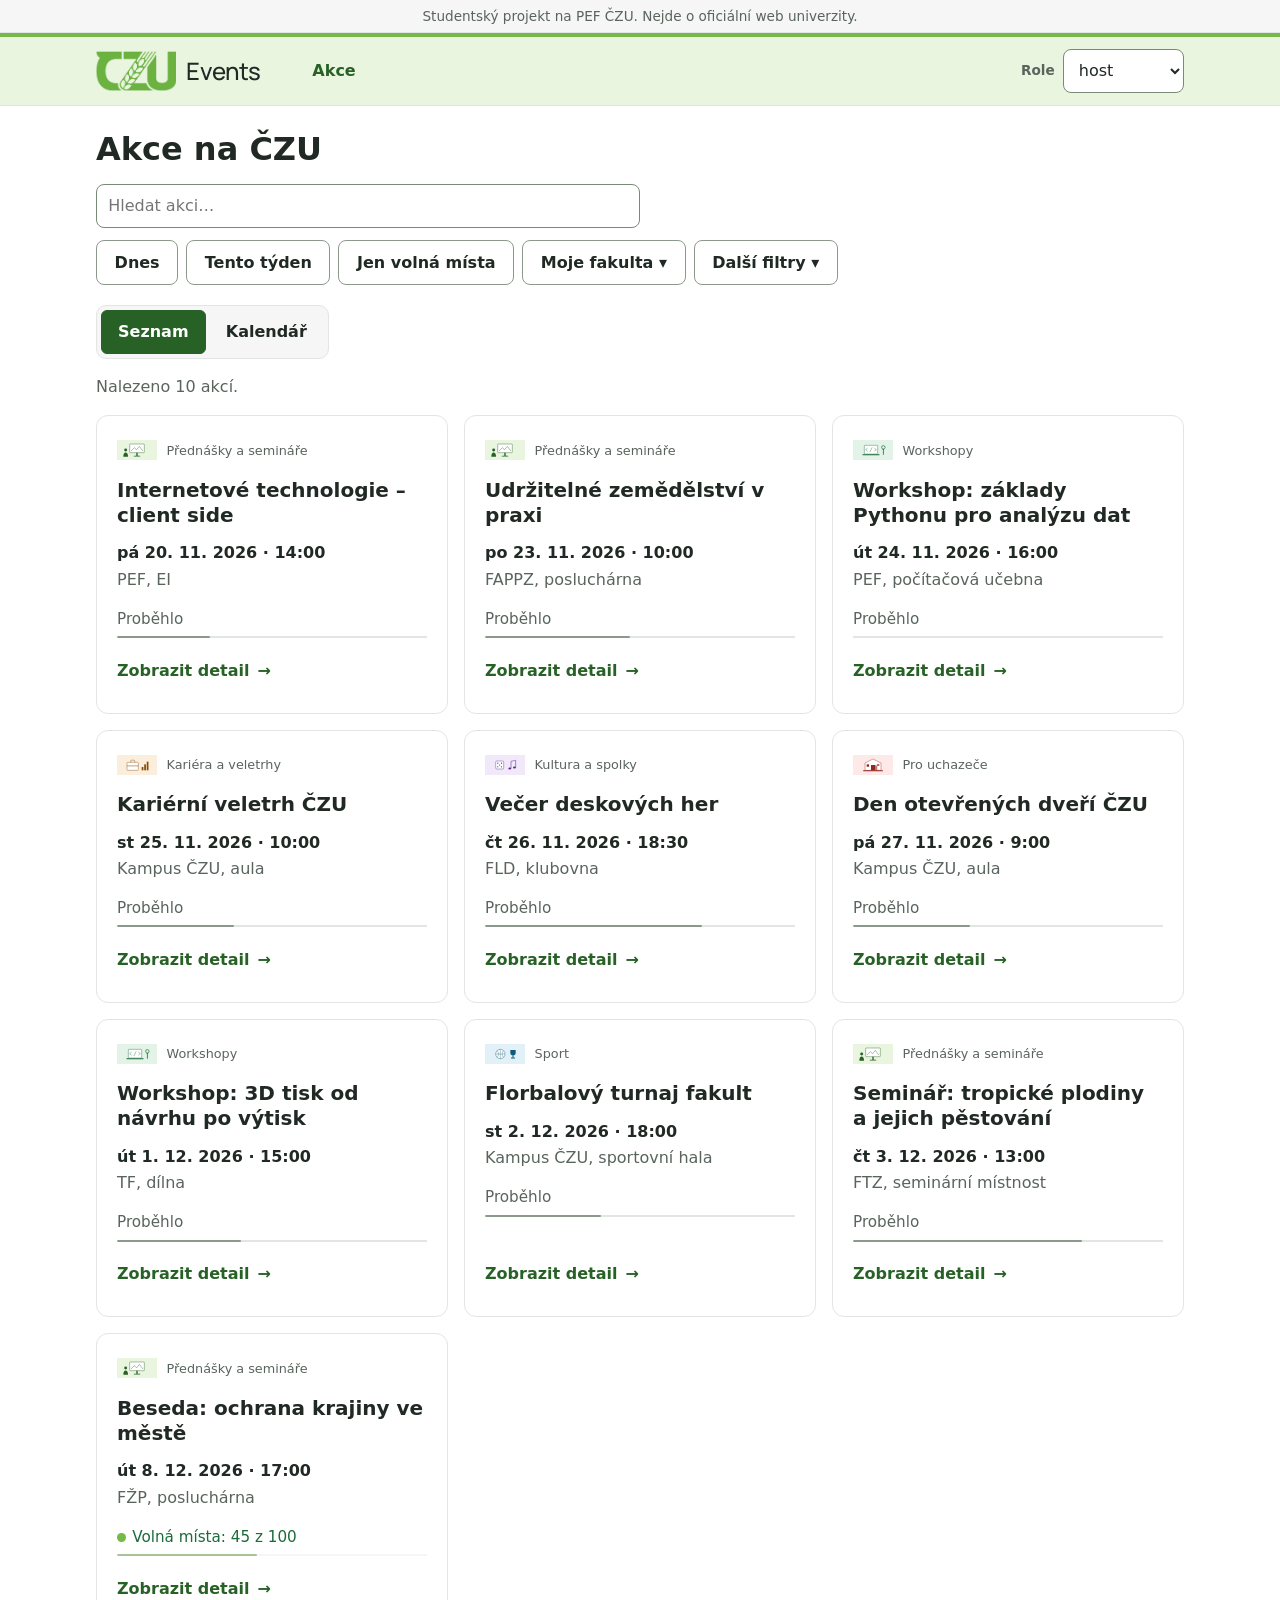
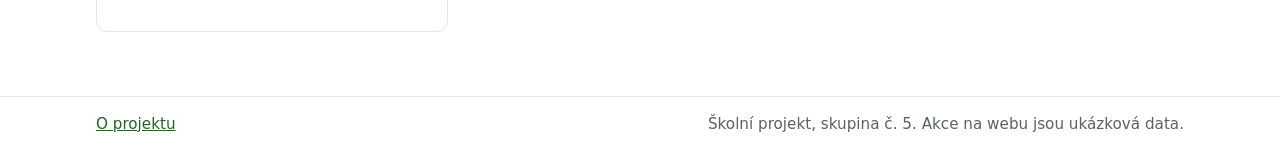
==== akce.html @ 6dec505a "Add files via upload" ====
<!DOCTYPE html>
<html lang="cs">
<head>
  <meta charset="utf-8">
  <meta name="viewport" content="width=device-width, initial-scale=1">
  <title>Program akcí ČZU – filtrujte podle fakulty a termínu | ČZU Events</title>
  <meta name="description" content="Přehled a kalendář akcí na ČZU. Filtrujte podle kategorie, fakulty a termínu a zobrazte jen akce s volnými místy.">
  <link rel="icon" href="img/favicon.svg" type="image/svg+xml">
  <link rel="stylesheet" href="css/style.css">
  <script src="js/role.js"></script>
  <script src="js/data.js" defer></script>
  <script src="js/app.js" defer></script>
  <script src="js/katalog.js" defer></script>
</head>
<body data-koren="">
  <a class="preskocit" href="#obsah">Přeskočit na obsah</a>

  <header>
    <p class="projekt-lista">Studentský projekt na PEF ČZU. Nejde o oficiální web univerzity.</p>

    <div class="zahlavi">
      <div class="obal zahlavi-obsah">
        <a class="logo" href="index.html" aria-label="ČZU Events">
          <span class="logo-znak"><img src="img/czu-logo.png" alt="" width="447" height="447"></span>
          <span>Events</span>
        </a>
        <button type="button" class="menu-tlacitko" id="menu-tlacitko" aria-expanded="false" aria-controls="menu">
          <span aria-hidden="true">☰</span>
          <span class="skryte-vizualne">Menu</span>
        </button>
        <div class="menu" id="menu">
          <nav class="navigace" aria-label="Hlavní navigace">
            <ul>
              <li data-role="student"><a href="moje-akce.html">Moje akce</a></li>
              <li><a href="akce.html" aria-current="page">Akce</a></li>
              <li data-role="poradatel"><a href="poradatel.html">Pro pořadatele</a></li>
            </ul>
          </nav>
          <div class="role">
            <label for="role">Role</label>
            <select id="role" name="role" autocomplete="off">
              <option value="host">host</option>
              <option value="student">student</option>
              <option value="poradatel">pořadatel</option>
            </select>
          </div>
        </div>
      </div>
    </div>
  </header>

  <main id="obsah" class="obal">
    <h1>Akce na ČZU</h1>

    <div class="katalog-ovladani">
      <div class="hledani" role="search">
        <label class="skryte-vizualne" for="hledat">Hledat akci</label>
        <input type="search" id="hledat" placeholder="Hledat akci…" autocomplete="off">
      </div>

      <div class="rychle-filtry" id="rychle-filtry" aria-label="Rychlé filtry" role="group" hidden>
        <button class="tlacitko" type="button" data-rychly-termin="dnes" aria-pressed="false">Dnes</button>
        <button class="tlacitko" type="button" data-rychly-termin="tyden" aria-pressed="false">Tento týden</button>
        <button class="tlacitko" type="button" id="rychle-volna" aria-pressed="false">Jen volná místa</button>
        <details id="moje-fakulta-volba">
          <summary class="tlacitko">Moje fakulta</summary>
          <div class="moje-fakulta-panel">
            <label for="moje-fakulta">Vyberte svou fakultu</label>
            <select id="moje-fakulta"></select>
            <button class="tlacitko" type="button" id="pouzit-fakultu">Použít</button>
            <p class="napoveda">Výběr si zapamatujeme pro příště.</p>
          </div>
        </details>
        <button type="button" class="tlacitko filtry-tlacitko" id="filtry-tlacitko" aria-expanded="false" aria-controls="filtry">Další filtry</button>
      </div>

      <div class="filtry" id="filtry">
        <div class="filtr">
          <label for="kategorie">Kategorie</label>
          <select id="kategorie" autocomplete="off">
            <option value="">Všechny kategorie</option>
            <option value="Přednášky a semináře">Přednášky a semináře</option>
            <option value="Workshopy">Workshopy</option>
            <option value="Kariéra a veletrhy">Kariéra a veletrhy</option>
            <option value="Sport">Sport</option>
            <option value="Kultura a spolky">Kultura a spolky</option>
            <option value="Pro uchazeče">Pro uchazeče</option>
          </select>
        </div>
        <div class="filtr">
          <label for="fakulta">Fakulta</label>
          <select id="fakulta" autocomplete="off">
            <option value="">Všechny fakulty</option>
            <option value="PEF">PEF</option>
            <option value="FAPPZ">FAPPZ</option>
            <option value="FŽP">FŽP</option>
            <option value="FLD">FLD</option>
            <option value="FTZ">FTZ</option>
            <option value="TF">TF</option>
            <option value="celouniverzitní">celouniverzitní</option>
          </select>
        </div>
        <div class="filtr">
          <label for="termin">Termín</label>
          <select id="termin" autocomplete="off">
            <option value="">Kdykoli</option>
            <option value="dnes">Dnes</option>
            <option value="tyden">Tento týden</option>
            <option value="mesic">Tento měsíc</option>
            <option value="rozsah">Vlastní rozsah</option>
          </select>
        </div>
        <div class="rozsah" id="rozsah" hidden>
          <div class="filtr">
            <label for="od">Od</label>
            <input type="date" id="od" aria-describedby="rozsah-chyba">
          </div>
          <div class="filtr">
            <label for="do">Do</label>
            <input type="date" id="do" aria-describedby="rozsah-chyba">
          </div>
        </div>
        <p id="rozsah-chyba" class="zprava zprava-chyba" role="alert" hidden>Datum „Do“ musí být stejné nebo pozdější než datum „Od“.</p>
        <!-- Stav filtru drží toto pole; ovládá ho rychlé tlačítko „Jen volná místa“. -->
        <div class="filtr filtr-zaskrtnuti" hidden>
          <input type="checkbox" id="volna">
          <label for="volna">Jen volná místa</label>
        </div>
        <button type="button" class="tlacitko filtry-zrusit" id="zrusit" hidden>Zrušit filtry</button>
      </div>
    </div>

    <div class="aktivni-filtry" id="aktivni-filtry" role="group" aria-label="Použité filtry" hidden></div>

    <div class="zobrazeni-akci" id="zobrazeni-akci" role="group" aria-label="Zobrazení akcí" hidden>
      <button class="tlacitko" type="button" id="zobraz-seznam" aria-pressed="true" aria-controls="seznam">Seznam</button>
      <button class="tlacitko" type="button" id="zobraz-kalendar" aria-pressed="false" aria-controls="kalendar">Kalendář</button>
    </div>

    <p class="pocet-vysledku" id="pocet" role="status">Načítám akce…</p>
    <p id="chyba" role="alert" hidden></p>

    <ul class="seznam-akci" id="seznam"></ul>

    <section class="kalendar" id="kalendar" aria-label="Kalendář akcí" hidden>
      <div class="kalendar-mesic-panel">
        <div class="kalendar-navigace">
          <button class="tlacitko" type="button" id="predchozi-mesic" aria-label="Předchozí měsíc">‹</button>
          <h2 id="kalendar-mesic" aria-live="polite">Kalendář akcí</h2>
          <button class="tlacitko" type="button" id="dalsi-mesic" aria-label="Další měsíc">›</button>
        </div>
        <table class="kalendar-mrizka" aria-labelledby="kalendar-mesic">
          <thead>
            <tr>
              <th scope="col" abbr="Pondělí">Po</th>
              <th scope="col" abbr="Úterý">Út</th>
              <th scope="col" abbr="Středa">St</th>
              <th scope="col" abbr="Čtvrtek">Čt</th>
              <th scope="col" abbr="Pátek">Pá</th>
              <th scope="col" abbr="Sobota">So</th>
              <th scope="col" abbr="Neděle">Ne</th>
            </tr>
          </thead>
          <tbody id="kalendar-dny"></tbody>
        </table>
        <p class="kalendar-legenda"><span class="kalendar-tecka" aria-hidden="true"></span> Den s akcí</p>
      </div>
      <div class="kalendar-agenda">
        <h2 id="program-nadpis">Program měsíce</h2>
        <button class="tlacitko" type="button" id="program-vse" hidden>Zobrazit celý měsíc</button>
        <div id="kalendar-program"></div>
      </div>
    </section>

    <div class="prazdny-stav" id="prazdno" hidden>
      <p>Zadání neodpovídá žádná akce.</p>
      <button type="button" class="tlacitko" id="prazdno-zrusit">Zrušit filtry</button>
    </div>

    <noscript>
      <p>Katalog akcí se načítá JavaScriptem. Ukázkové akce: <a href="akce/internetove-technologie-20-11-2026.html">Internetové technologie – client side</a>, <a href="akce/karierni-veletrh-czu-25-11-2026.html">Kariérní veletrh ČZU</a>, <a href="akce/den-otevrenych-dveri-czu-27-11-2026.html">Den otevřených dveří ČZU</a>.</p>
    </noscript>
  </main>

  <footer class="paticka">
    <div class="obal paticka-obsah">
      <p><a href="o-projektu.html">O projektu</a></p>
      <p>Školní projekt, skupina č. 5. Akce na webu jsou ukázková data.</p>
    </div>
  </footer>
</body>
</html>
---- css/style.css ----
/* ČZU Events – společné styly
   Pořadí: proměnné, základ, záhlaví, tlačítka a formuláře, karty,
   katalog, detail, úvod, pořadatel, patička, větší obrazovky. */

@font-face {
  font-family: "Manrope";
  font-style: normal;
  font-weight: 500;
  font-display: swap;
  src: url("../fonts/manrope-medium-latin.woff2") format("woff2");
}

:root {
  --znacka: #286126;
  --znacka-tmava: #1b471d;
  --znacka-svetla: #e9f5df;
  --zelena-logo: #75b949;
  --text: #202923;
  --text-tlumeny: #59645d;
  --pozadi: #ffffff;
  --pozadi-sede: #f5f6f5;
  --linka: #e1e6e2;
  --linka-silna: #8b998c;
  --cervena: #a12626;
  --zelena: #1c6b3a;
  --radius: 8px;
  --sirka: 1120px;
}

*,
*::before,
*::after {
  box-sizing: border-box;
}

html {
  -webkit-text-size-adjust: 100%;
}

body {
  margin: 0;
  font-family: system-ui, -apple-system, "Segoe UI", Roboto, "Helvetica Neue", Arial, sans-serif;
  font-size: 1rem;
  line-height: 1.5;
  color: var(--text);
  background: var(--pozadi);
}

img {
  max-width: 100%;
  height: auto;
  display: block;
}

h1,
h2,
h3 {
  line-height: 1.2;
  margin: 0 0 0.5em;
}

h1 {
  font-size: 1.75rem;
}

h2 {
  font-size: 1.3rem;
}

h3 {
  font-size: 1.1rem;
}

p {
  margin: 0 0 1em;
}

a {
  color: var(--znacka);
}

a:hover {
  color: var(--znacka-tmava);
}

:focus-visible {
  outline: 3px solid var(--znacka);
  outline-offset: 2px;
}

.obal {
  width: 100%;
  max-width: var(--sirka);
  margin: 0 auto;
  padding: 0 1rem;
}

.skryte-vizualne {
  position: absolute;
  width: 1px;
  height: 1px;
  margin: -1px;
  padding: 0;
  overflow: hidden;
  clip: rect(0, 0, 0, 0);
  white-space: nowrap;
  border: 0;
}

.preskocit {
  position: absolute;
  left: 0.5rem;
  top: -4rem;
  z-index: 100;
  padding: 0.6rem 1rem;
  background: var(--znacka);
  color: #ffffff;
  border-radius: var(--radius);
}

.preskocit:focus {
  top: 0.5rem;
  color: #ffffff;
}

[hidden] {
  display: none !important;
}

/* ---------- Záhlaví ---------- */

.zahlavi {
  background: var(--znacka-svetla);
  border-top: 4px solid var(--zelena-logo);
  border-bottom: 1px solid var(--linka);
}

.zahlavi-obsah {
  display: flex;
  flex-wrap: wrap;
  align-items: center;
  justify-content: space-between;
  gap: 0.5rem 1rem;
  padding-top: 0.75rem;
  padding-bottom: 0.75rem;
}

.logo {
  display: inline-flex;
  align-items: center;
  gap: 0.65rem;
  min-height: 44px;
  font-family: "Manrope", system-ui, sans-serif;
  font-size: 1.5rem;
  font-weight: 500;
  letter-spacing: -0.035em;
  color: var(--text);
  text-decoration: none;
}

/* Výřez omezí bílé okraje původního loga. */
.logo-znak {
  position: relative;
  width: 5rem;
  height: 2.5rem;
  overflow: hidden;
  mix-blend-mode: multiply;
}

.logo-znak img {
  position: absolute;
  top: -1.77rem;
  left: -0.55rem;
  width: 6.1rem;
  max-width: none;
}

.logo:hover {
  color: var(--znacka);
}

.menu-tlacitko {
  min-width: 44px;
  min-height: 44px;
  padding: 0.4rem 0.7rem;
  font-size: 1.25rem;
  line-height: 1;
  color: var(--text);
  background: #ffffff;
  border: 1px solid var(--linka);
  border-radius: var(--radius);
  cursor: pointer;
}

.menu {
  display: none;
  flex-basis: 100%;
  flex-direction: column;
  gap: 0.75rem;
  padding: 0.5rem 0 0.25rem;
}

.menu.otevrene {
  display: flex;
}

.navigace ul {
  display: flex;
  flex-direction: column;
  gap: 0.25rem;
  margin: 0;
  padding: 0;
  list-style: none;
}

.navigace a {
  display: block;
  padding: 0.6rem 0.25rem;
  font-weight: 600;
  color: var(--text);
  text-decoration: none;
}

.navigace a:hover {
  color: var(--znacka);
}

.navigace a[aria-current="page"] {
  color: var(--znacka);
}

/* Položky navigace podle role. Roli nastavuje js/role.js na prvku html. */
.navigace [data-role] {
  display: none;
}

html[data-role="student"] .navigace [data-role~="student"],
html[data-role="poradatel"] .navigace [data-role~="poradatel"] {
  display: list-item;
}

.role label {
  display: block;
  font-size: 0.85rem;
  color: var(--text-tlumeny);
}

.role select {
  width: 100%;
}

/* ---------- Tlačítka a formuláře ---------- */

.tlacitko {
  display: inline-block;
  min-height: 44px;
  padding: 0.6rem 1.1rem;
  font: inherit;
  font-weight: 700;
  text-align: center;
  text-decoration: none;
  color: var(--text);
  background: #ffffff;
  border: 1px solid var(--linka-silna);
  border-radius: var(--radius);
  cursor: pointer;
}

/* Hlavní akce stránky je tmavě zelená, ostatní tlačítka jsou neutrální. */
.tlacitko-plne {
  color: #ffffff;
  background: var(--znacka);
  border-color: var(--znacka);
}

/* Zvýraznění při najetí jen na zařízeních s myší,
   aby po klepnutí na mobilu nezůstalo „přilepené“. */
@media (hover: hover) {
  .tlacitko:hover {
    background: var(--pozadi-sede);
    border-color: var(--znacka);
  }

  .tlacitko[aria-pressed="true"]:hover {
    background: var(--znacka-tmava);
  }

  .tlacitko-plne:hover {
    background: var(--znacka-tmava);
  }

  .dlazdice a:hover {
    color: var(--znacka);
    background: var(--pozadi-sede);
    border-color: var(--znacka);
  }
}

.tlacitko-sirka {
  display: block;
  width: 100%;
}

.tlacitko:disabled,
.tlacitko:disabled:hover {
  color: var(--text-tlumeny);
  background: var(--pozadi-sede);
  border-color: var(--linka);
  cursor: not-allowed;
}

input,
select,
textarea {
  min-height: 44px;
  padding: 0.5rem 0.7rem;
  font: inherit;
  color: var(--text);
  background: #ffffff;
  border: 1px solid #788b76;
  border-radius: var(--radius);
}

textarea {
  width: 100%;
  min-height: 8rem;
  resize: vertical;
}

input[type="checkbox"] {
  width: 1.25rem;
  height: 1.25rem;
  min-height: 0;
  padding: 0;
  accent-color: var(--znacka);
}

label {
  font-weight: 600;
}

.pole {
  display: flex;
  flex-direction: column;
  gap: 0.25rem;
  margin-bottom: 1rem;
}

.pole input,
.pole select {
  width: 100%;
}

.napoveda {
  font-size: 0.9rem;
  color: var(--text-tlumeny);
}

.zprava {
  margin: 0 0 1rem;
  padding: 0.75rem 1rem;
  background: var(--pozadi-sede);
  border-left: 4px solid var(--znacka);
  border-radius: var(--radius);
}

.zprava-chyba {
  border-left-color: var(--cervena);
  color: var(--cervena);
  background: #fbeeee;
}

.zprava-ok {
  border-left-color: var(--zelena);
  color: var(--zelena);
  background: #ecf6ef;
}

/* ---------- Hlavní obsah ---------- */

main.obal {
  padding-top: 1.5rem;
  padding-bottom: 3rem;
}

.drobecky {
  margin: 0 0 1rem;
  padding: 0;
  list-style: none;
  font-size: 0.95rem;
  color: var(--text-tlumeny);
}

.drobecky li {
  display: inline;
}

.drobecky li + li::before {
  content: "›";
  margin: 0 0.4rem;
}

/* ---------- Karta akce ---------- */

.seznam-akci {
  display: grid;
  grid-template-columns: 1fr;
  gap: 1rem;
  margin: 0 0 1rem;
  padding: 0;
  list-style: none;
}

.karta {
  display: flex;
  flex-direction: column;
  height: 100%;
  padding: 1.25rem;
  background: #ffffff;
  border: 1px solid var(--linka);
  border-radius: 12px;
}

.karta-obrazek {
  flex: 0 0 2.5rem;
  width: 2.5rem;
  height: 1.75rem;
  object-fit: contain;
  border-radius: 4px;
}

.karta-kategorie {
  display: flex;
  align-items: center;
  gap: 0.6rem;
  margin-bottom: 0.85rem;
}

.karta-kategorie .stitek {
  padding: 0;
  color: var(--text-tlumeny);
  background: transparent;
  font-weight: 500;
}

.karta-nazev {
  margin-bottom: 0.85rem;
  font-size: 1.25rem;
  line-height: 1.25;
}

.karta-termin {
  margin-bottom: 0.15rem;
  font-weight: 600;
  color: var(--text);
}

.karta-misto {
  margin-bottom: 1rem;
  color: var(--text-tlumeny);
}

.karta-obsazenost {
  margin-bottom: 0.35rem;
  font-size: 0.95rem;
  color: var(--text-tlumeny);
}

/* Volná místa: klidný zelený údaj s tečkou. */
.karta-volno {
  color: var(--zelena);
}

.karta-volno::before {
  content: "";
  display: inline-block;
  width: 0.55rem;
  height: 0.55rem;
  margin-right: 0.4rem;
  background: var(--zelena-logo);
  border-radius: 50%;
}

.karta progress {
  height: 2px;
  margin-bottom: 0.65rem;
}

.karta progress::-webkit-progress-value {
  background: #a8c497;
}

.karta progress::-moz-progress-bar {
  background: #a8c497;
}

/* Plná nebo proběhlá akce má ukazatel šedý, aby zelená znamenala jen volno. */
.karta-plno progress::-webkit-progress-value {
  background: var(--linka-silna);
}

.karta-plno progress::-moz-progress-bar {
  background: var(--linka-silna);
}

.karta-detail {
  display: inline-flex;
  align-items: center;
  align-self: flex-start;
  gap: 0.5rem;
  min-height: 44px;
  padding-block: 0.35rem;
  font-weight: 600;
  text-decoration: none;
}

.karta-detail:hover {
  text-decoration: underline;
  text-underline-offset: 0.2em;
}

.karta-akce {
  display: flex;
  flex-direction: column;
  gap: 0.5rem;
  margin-top: auto;
}

.stitek {
  display: inline-block;
  padding: 0.1rem 0.55rem;
  font-size: 0.8rem;
  font-weight: 600;
  color: var(--znacka-tmava);
  background: var(--znacka-svetla);
  border-radius: 999px;
}

progress {
  display: block;
  width: 100%;
  height: 0.5rem;
  margin: 0 0 0.75rem;
  overflow: hidden;
  appearance: none;
  -webkit-appearance: none;
  background: var(--pozadi-sede);
  border: 0;
  border-radius: 999px;
  color: var(--znacka);
}

progress::-webkit-progress-bar {
  background: var(--pozadi-sede);
  border-radius: 999px;
}

progress::-webkit-progress-value {
  background: var(--znacka);
  border-radius: 999px;
}

progress::-moz-progress-bar {
  background: var(--znacka);
  border-radius: 999px;
}

.karta-plno progress,
.karta-plno progress::-webkit-progress-bar {
  background: var(--linka);
}

/* ---------- Katalog ---------- */

.katalog-ovladani {
  margin-bottom: 1.25rem;
}

.hledani {
  max-width: 34rem;
  margin-bottom: 0.75rem;
}

.hledani input {
  width: 100%;
}

/* Tlačítko „Další filtry“ otevírá panel s kategorií, fakultou a termínem. */
.filtry-tlacitko::after {
  content: " ▾";
}

.filtry-tlacitko[aria-expanded="true"]::after {
  content: " ▴";
}

.filtry {
  display: none;
  flex-direction: column;
  gap: 0.75rem;
  margin-top: 0.75rem;
  padding: 1rem;
  background: var(--pozadi-sede);
  border-radius: var(--radius);
}

.filtry.otevrene {
  display: flex;
}

.filtr {
  display: flex;
  flex-direction: column;
  gap: 0.25rem;
}

.filtr-zaskrtnuti {
  display: flex;
  flex-direction: row;
  align-items: center;
  gap: 0.5rem;
  min-height: 44px;
}

.filtr-zaskrtnuti label {
  font-weight: 400;
}

.rozsah {
  display: flex;
  flex-direction: column;
  gap: 0.75rem;
}

.pocet-vysledku {
  margin-bottom: 1rem;
  color: var(--text-tlumeny);
}

.prazdny-stav {
  padding: 2rem 1rem;
  text-align: center;
  border: 1px dashed var(--linka);
  border-radius: var(--radius);
}

/* ---------- Kalendář ---------- */

.zobrazeni-akci {
  display: inline-flex;
  gap: 0.2rem;
  padding: 0.25rem;
  margin-bottom: 1rem;
  border: 1px solid var(--linka);
  border-radius: 10px;
  background: var(--pozadi-sede);
}

.zobrazeni-akci button {
  padding: 0.45rem 1rem;
  border-color: transparent;
  background: transparent;
  border-radius: 6px;
}

.zobrazeni-akci button[aria-pressed="true"] {
  color: #ffffff;
  background: var(--znacka);
  border-color: var(--znacka);
}

.kalendar {
  max-width: 48rem;
}

.kalendar-navigace {
  display: flex;
  align-items: center;
  justify-content: space-between;
  gap: 0.5rem;
  margin-bottom: 0.75rem;
}

.kalendar-navigace h2 {
  margin: 0;
  text-align: center;
}

.kalendar-navigace button {
  min-width: 44px;
  padding-inline: 0.75rem;
}

.kalendar-mrizka {
  width: 100%;
  table-layout: fixed;
  border-collapse: collapse;
  text-align: center;
}

.kalendar-mrizka th,
.kalendar-mrizka td {
  padding: 0.15rem;
  border: 1px solid var(--linka);
}

.kalendar-mrizka th {
  text-align: center;
  color: var(--znacka-tmava);
  background: var(--pozadi-sede);
}

.kalendar-den {
  display: grid;
  place-content: center;
  min-height: 44px;
  border-radius: 0.35rem;
}

a.kalendar-den {
  background: var(--znacka-svetla);
  font-weight: 700;
}

a.kalendar-den:hover {
  background: var(--zelena-logo);
}

.kalendar-den[aria-current="date"] {
  box-shadow: inset 0 0 0 2px var(--znacka);
}

.kalendar-legenda {
  margin: 0.5rem 0 1rem;
  color: var(--text-tlumeny);
  font-size: 0.9rem;
}

.kalendar-tecka {
  display: inline-block;
  width: 0.75em;
  height: 0.75em;
  background: var(--znacka-svetla);
  border: 1px solid var(--znacka);
  border-radius: 50%;
}

.kalendar-agenda {
  margin-top: 1rem;
}

.kalendar-datum {
  margin: 0.85rem 0 0;
  padding: 0.65rem 0.75rem;
  background: var(--pozadi-sede);
  border-radius: var(--radius);
  scroll-margin-top: 1rem;
}

.kalendar-program {
  margin: 0;
  padding: 0 0.75rem;
  list-style: none;
}

.kalendar-program li {
  display: flex;
  align-items: baseline;
  gap: 0.75rem;
  padding: 0.65rem 0;
  border-bottom: 1px solid var(--linka);
}

.kalendar-cas {
  color: var(--text-tlumeny);
  font-variant-numeric: tabular-nums;
}

/* ---------- Detail akce ---------- */

.detail-obrazek {
  width: 100%;
  aspect-ratio: 2 / 1;
  object-fit: cover;
  margin-bottom: 1rem;
  background: var(--pozadi-sede);
  border-radius: var(--radius);
}

.detail-udaje {
  margin: 0 0 1.25rem;
}

.detail-udaje div {
  margin-bottom: 0.35rem;
}

.detail-udaje dt {
  display: inline;
  font-weight: 400;
  color: var(--text-tlumeny);
}

.detail-udaje dd {
  display: inline;
  margin: 0;
}

.box {
  margin-bottom: 1rem;
  padding: 1rem;
  background: #ffffff;
  border: 1px solid var(--linka);
  border-radius: var(--radius);
}

.box h2 {
  font-size: 1.15rem;
}

.mapa {
  width: 100%;
  height: 260px;
  background: var(--pozadi-sede);
  border-radius: 6px;
}

.mapa-nahrada {
  display: flex;
  flex-direction: column;
  align-items: center;
  justify-content: center;
  padding: 1rem;
  text-align: center;
  color: var(--text-tlumeny);
}

.mapa-popis {
  margin: 0.5rem 0 0;
  color: var(--text-tlumeny);
}

.zpet {
  display: inline-block;
  margin-bottom: 1rem;
}

/* Na mobilu je tlačítko pro přihlášení připnuté u spodního okraje. */
.prihlaseni-lista {
  position: fixed;
  left: 0;
  right: 0;
  bottom: 0;
  z-index: 1000;
  padding: 0.6rem 1rem;
  background: #ffffff;
  border-top: 1px solid var(--linka);
}

.prihlaseni-lista p {
  margin: 0.4rem 0 0;
  font-size: 0.9rem;
  color: var(--text-tlumeny);
  text-align: center;
}

body.ma-listu {
  padding-bottom: 6.5rem;
}

/* ---------- Úvod ---------- */

.uvod-hlavni {
  padding: 1.75rem 0 2.25rem;
}

.uvod-hlavni p {
  max-width: 44rem;
  font-size: 1.1rem;
}

.velke-hledani {
  display: flex;
  flex-direction: column;
  gap: 0.5rem;
  max-width: 44rem;
  margin-bottom: 0.75rem;
}

.velke-hledani input {
  width: 100%;
  min-height: 52px;
  font-size: 1.1rem;
}

.dlazdice {
  display: grid;
  grid-template-columns: repeat(2, 1fr);
  gap: 0.75rem;
  margin: 0 0 2rem;
  padding: 0;
  list-style: none;
}

.dlazdice a {
  display: flex;
  align-items: center;
  justify-content: center;
  min-height: 64px;
  padding: 0.75rem;
  font-weight: 500;
  text-align: center;
  text-decoration: none;
  color: var(--text);
  background: var(--pozadi-sede);
  border: 1px solid var(--linka);
  border-radius: var(--radius);
}

.sekce {
  margin-bottom: 2rem;
}

/* ---------- Pro pořadatele ---------- */

.formular {
  max-width: 40rem;
  margin-bottom: 2rem;
}

.formular-rada {
  display: grid;
  grid-template-columns: 1fr;
  gap: 0 1rem;
}

.formular-tlacitka {
  display: flex;
  flex-wrap: wrap;
  gap: 0.75rem;
}

.tabulka-obal {
  overflow-x: auto;
}

table {
  width: 100%;
  border-collapse: collapse;
}

caption {
  margin-bottom: 0.5rem;
  font-weight: 700;
  text-align: left;
}

th,
td {
  padding: 0.6rem 0.75rem;
  text-align: left;
  vertical-align: top;
  border-bottom: 1px solid var(--linka);
}

thead th {
  background: var(--pozadi-sede);
}

/* ---------- Patička ---------- */

.paticka {
  border-top: 1px solid var(--linka);
}

.paticka-obsah {
  display: flex;
  flex-wrap: wrap;
  justify-content: space-between;
  gap: 0.5rem 1rem;
  padding-top: 1rem;
  padding-bottom: 1rem;
  font-size: 0.95rem;
  color: var(--text-tlumeny);
}

.paticka p {
  margin: 0;
}

/* ---------- Tablet: od 640 px ---------- */

@media (min-width: 640px) {
  h1 {
    font-size: 2rem;
  }

  .seznam-akci {
    grid-template-columns: repeat(2, 1fr);
  }

  .dlazdice {
    grid-template-columns: repeat(3, 1fr);
  }

  .velke-hledani {
    flex-direction: row;
  }

  .formular-rada {
    grid-template-columns: 1fr 1fr;
  }

  .rozsah {
    flex-direction: row;
  }
}

/* ---------- Počítač: od 900 px ---------- */

@media (min-width: 900px) {
  .menu-tlacitko {
    display: none;
  }

  .zahlavi-obsah {
    flex-wrap: nowrap;
  }

  .menu {
    display: flex;
    flex: 1;
    flex-basis: auto;
    flex-direction: row;
    align-items: center;
    justify-content: space-between;
    gap: 2rem;
    padding: 0;
  }

  .navigace ul {
    flex-direction: row;
    gap: 1.5rem;
    margin-left: 2rem;
  }

  .role {
    display: flex;
    align-items: center;
    gap: 0.5rem;
  }

  .role select {
    width: auto;
  }

  .seznam-akci {
    grid-template-columns: repeat(3, 1fr);
  }

  .dlazdice {
    grid-template-columns: repeat(6, 1fr);
  }

  /* Katalog: otevřený panel dalších filtrů má pole v jedné řadě. */
  .filtry.otevrene {
    flex-direction: row;
    flex-wrap: wrap;
    align-items: flex-end;
    gap: 1rem;
  }

  /* Detail: popis vlevo, obsazenost a mapa vpravo. */
  .detail-rozlozeni {
    display: grid;
    grid-template-columns: minmax(0, 1.75fr) minmax(0, 1fr);
    gap: 1.75rem;
    align-items: start;
  }

  .mapa {
    height: 280px;
  }

  .prihlaseni-lista {
    position: static;
    padding: 0;
    border-top: 0;
  }

  .prihlaseni-lista p {
    text-align: left;
  }

  body.ma-listu {
    padding-bottom: 0;
  }

  .zpet {
    display: none;
  }
}

@media (max-width: 899px) {
  .drobecky-detail {
    display: none;
  }
}

@media (prefers-reduced-motion: no-preference) {
  .tlacitko,
  .dlazdice a {
    transition: background-color 0.15s, color 0.15s;
  }
}

/* ---------- Detail: pořadí bloků na mobilu podle wireframu ----------
   Obrázek, název, kdy a kde, obsazenost, popis, mapa. */

@media (max-width: 899px) {
  .detail {
    display: flex;
    flex-direction: column;
  }

  .detail-rozlozeni,
  .detail-hlavni,
  .detail-bok {
    display: contents;
  }

  .detail-obrazek {
    order: 1;
  }

  .detail h1 {
    order: 2;
  }

  .detail-udaje {
    order: 3;
  }

  .box-obsazenost {
    order: 4;
    padding: 0;
    border: 0;
  }

  .detail-popis {
    order: 5;
  }

  .detail-nenalezeno {
    order: 3;
  }

  .box-mapa {
    order: 6;
  }
}

/* Rychlé filtry a jednotlivé aktivní podmínky. */
.rychle-filtry,
.aktivni-filtry {
  display: flex;
  flex-wrap: wrap;
  align-items: flex-start;
  gap: 0.5rem;
}

.aktivni-filtry {
  margin-bottom: 1rem;
}

.rychle-filtry [aria-pressed="true"] {
  color: #ffffff;
  background: var(--znacka);
  border-color: var(--znacka);
}

.filtr-stitek {
  padding: 0.4rem 0.7rem;
  font-size: 0.9rem;
  overflow-wrap: anywhere;
  max-width: 100%;
}

.rychle-filtry summary {
  list-style: none;
}

.rychle-filtry summary::-webkit-details-marker {
  display: none;
}

.rychle-filtry summary::after {
  content: " ▾";
}

.moje-fakulta-panel {
  display: flex;
  flex-direction: column;
  gap: 0.5rem;
  padding: 0.75rem 0;
}

.moje-fakulta-panel p {
  max-width: 15rem;
  margin: 0;
}

.kalendar-mrizka td {
  vertical-align: top;
}

.kalendar-den-vybrany {
  outline: 2px solid var(--znacka);
  outline-offset: -2px;
}

.kalendar-nahledy {
  display: none;
  list-style: none;
  margin: 0;
  padding: 0.3rem;
}

.kalendar-nahledy li + li {
  margin-top: 0.65rem;
}

.kalendar-nahledy time,
.kalendar-nahledy span {
  display: block;
  font-size: 0.8rem;
  color: var(--text-tlumeny);
}

.kalendar-nahled {
  display: block;
  font-size: 0.9rem;
  font-weight: 600;
  overflow-wrap: anywhere;
}

.kalendar-udaje {
  min-width: 0;
  overflow-wrap: anywhere;
}

.kalendar-volno {
  display: block;
  margin-top: 0.15rem;
  font-size: 0.9rem;
  color: var(--text-tlumeny);
}

.detail-kalendar {
  order: 3;
}

@media (min-width: 900px) {
  .kalendar {
    display: block;
  }

  .kalendar-nahledy {
    display: block;
  }

  .kalendar-agenda {
    margin-top: 1.5rem;
  }
}

/* Upozornění nad záhlavím: web používá logo ČZU, ale je to studentský projekt. */
.projekt-lista {
  margin: 0;
  padding: 0.35rem 1rem;
  font-size: 0.85rem;
  text-align: center;
  color: var(--text-tlumeny);
  background: var(--pozadi-sede);
  border-bottom: 1px solid var(--linka);
}

/* Vypnuté rychlé tlačítko se vrací do běžného vzhledu hned, bez přechodu,
   aby na dotykovém displeji nevypadalo jako nedostupné. */
.rychle-filtry button {
  transition: none;
}

@media (hover: none) {
  .rychle-filtry button[aria-pressed="false"]:hover,
  .rychle-filtry button[aria-pressed="false"]:focus {
    color: var(--text);
    background: #ffffff;
  }
}
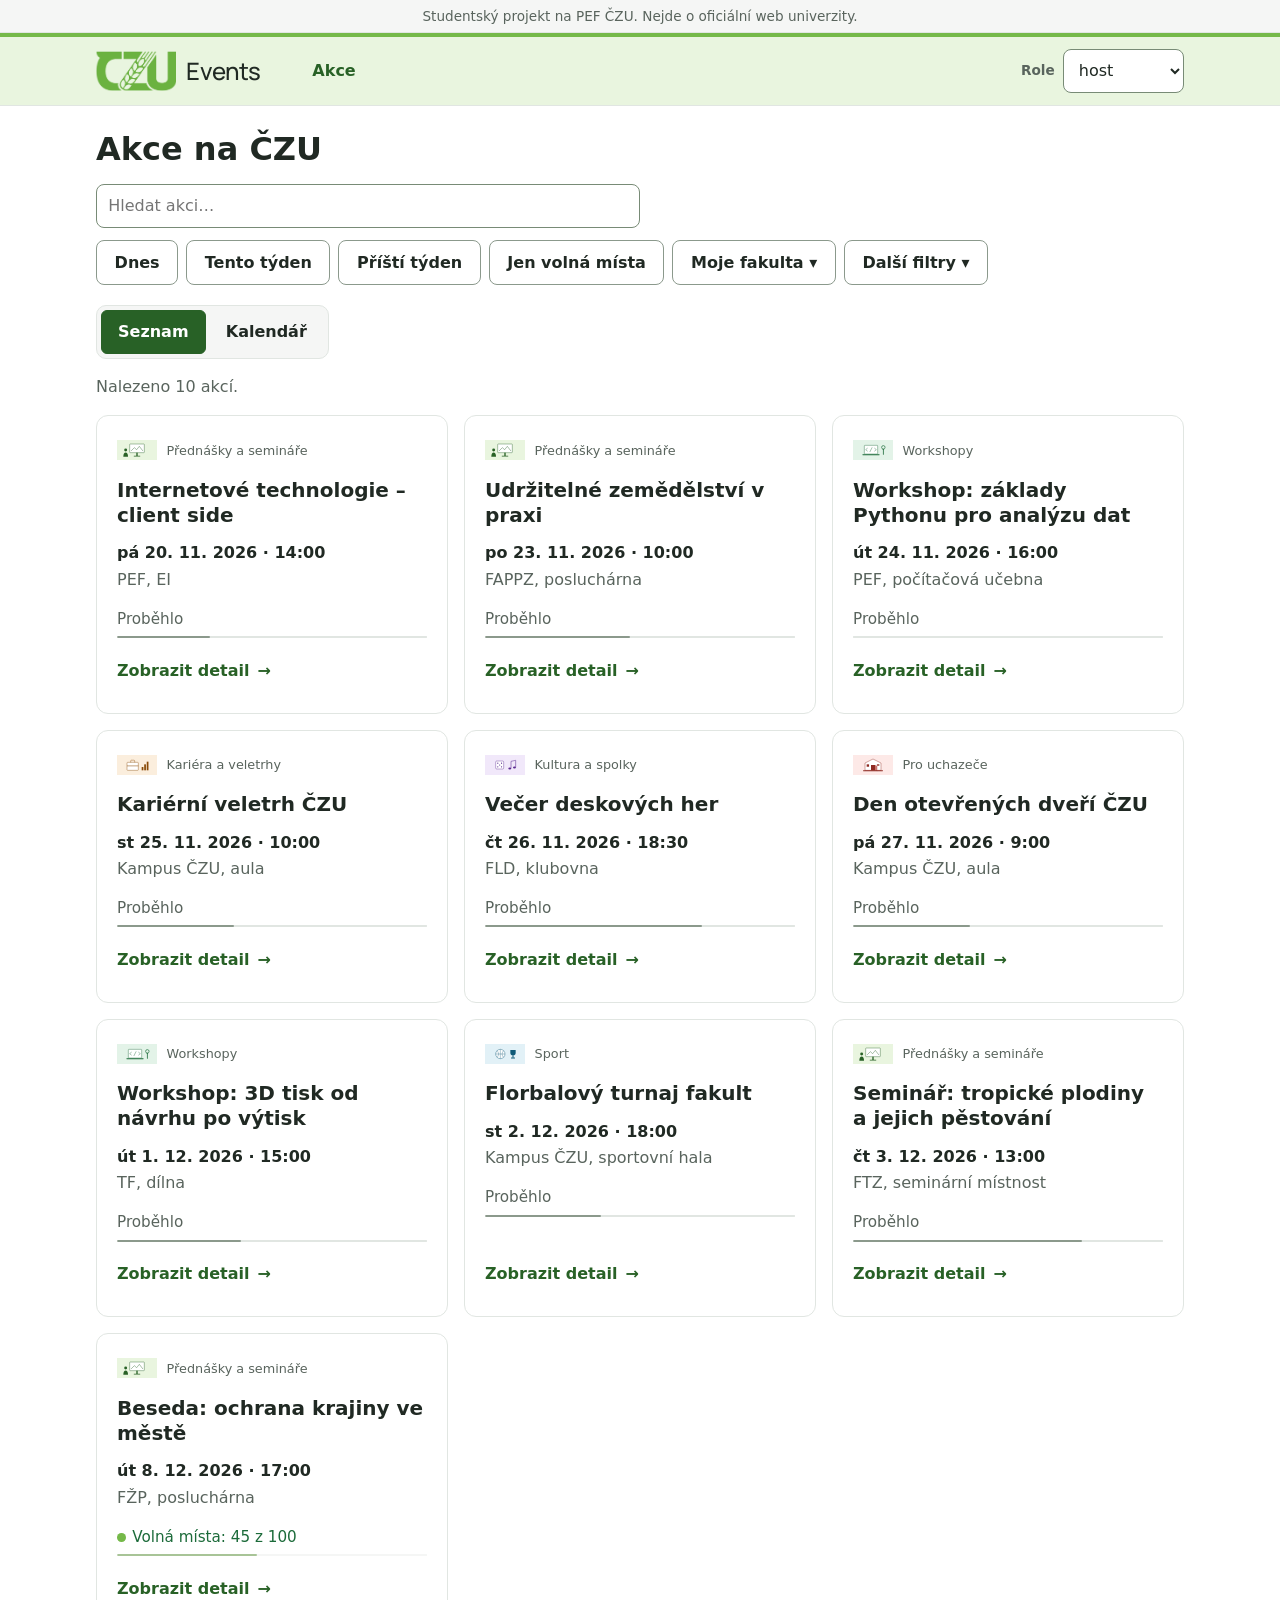
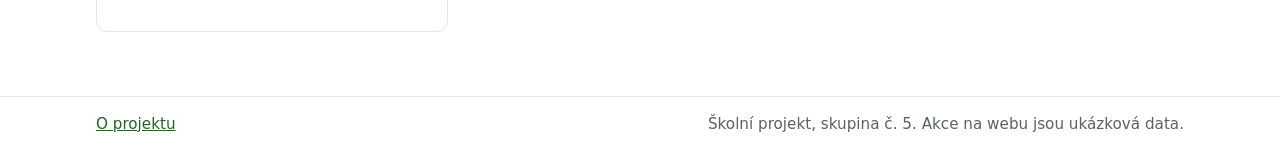
==== commit bca44071: "Add files via upload" ====
--- a/akce.html
+++ b/akce.html
@@ -61,6 +61,7 @@
       <div class="rychle-filtry" id="rychle-filtry" aria-label="Rychlé filtry" role="group" hidden>
         <button class="tlacitko" type="button" data-rychly-termin="dnes" aria-pressed="false">Dnes</button>
         <button class="tlacitko" type="button" data-rychly-termin="tyden" aria-pressed="false">Tento týden</button>
+        <button class="tlacitko" type="button" data-rychly-termin="pristi-tyden" aria-pressed="false">Příští týden</button>
         <button class="tlacitko" type="button" id="rychle-volna" aria-pressed="false">Jen volná místa</button>
         <details id="moje-fakulta-volba">
           <summary class="tlacitko">Moje fakulta</summary>
@@ -106,6 +107,7 @@
             <option value="">Kdykoli</option>
             <option value="dnes">Dnes</option>
             <option value="tyden">Tento týden</option>
+            <option value="pristi-tyden">Příští týden</option>
             <option value="mesic">Tento měsíc</option>
             <option value="rozsah">Vlastní rozsah</option>
           </select>
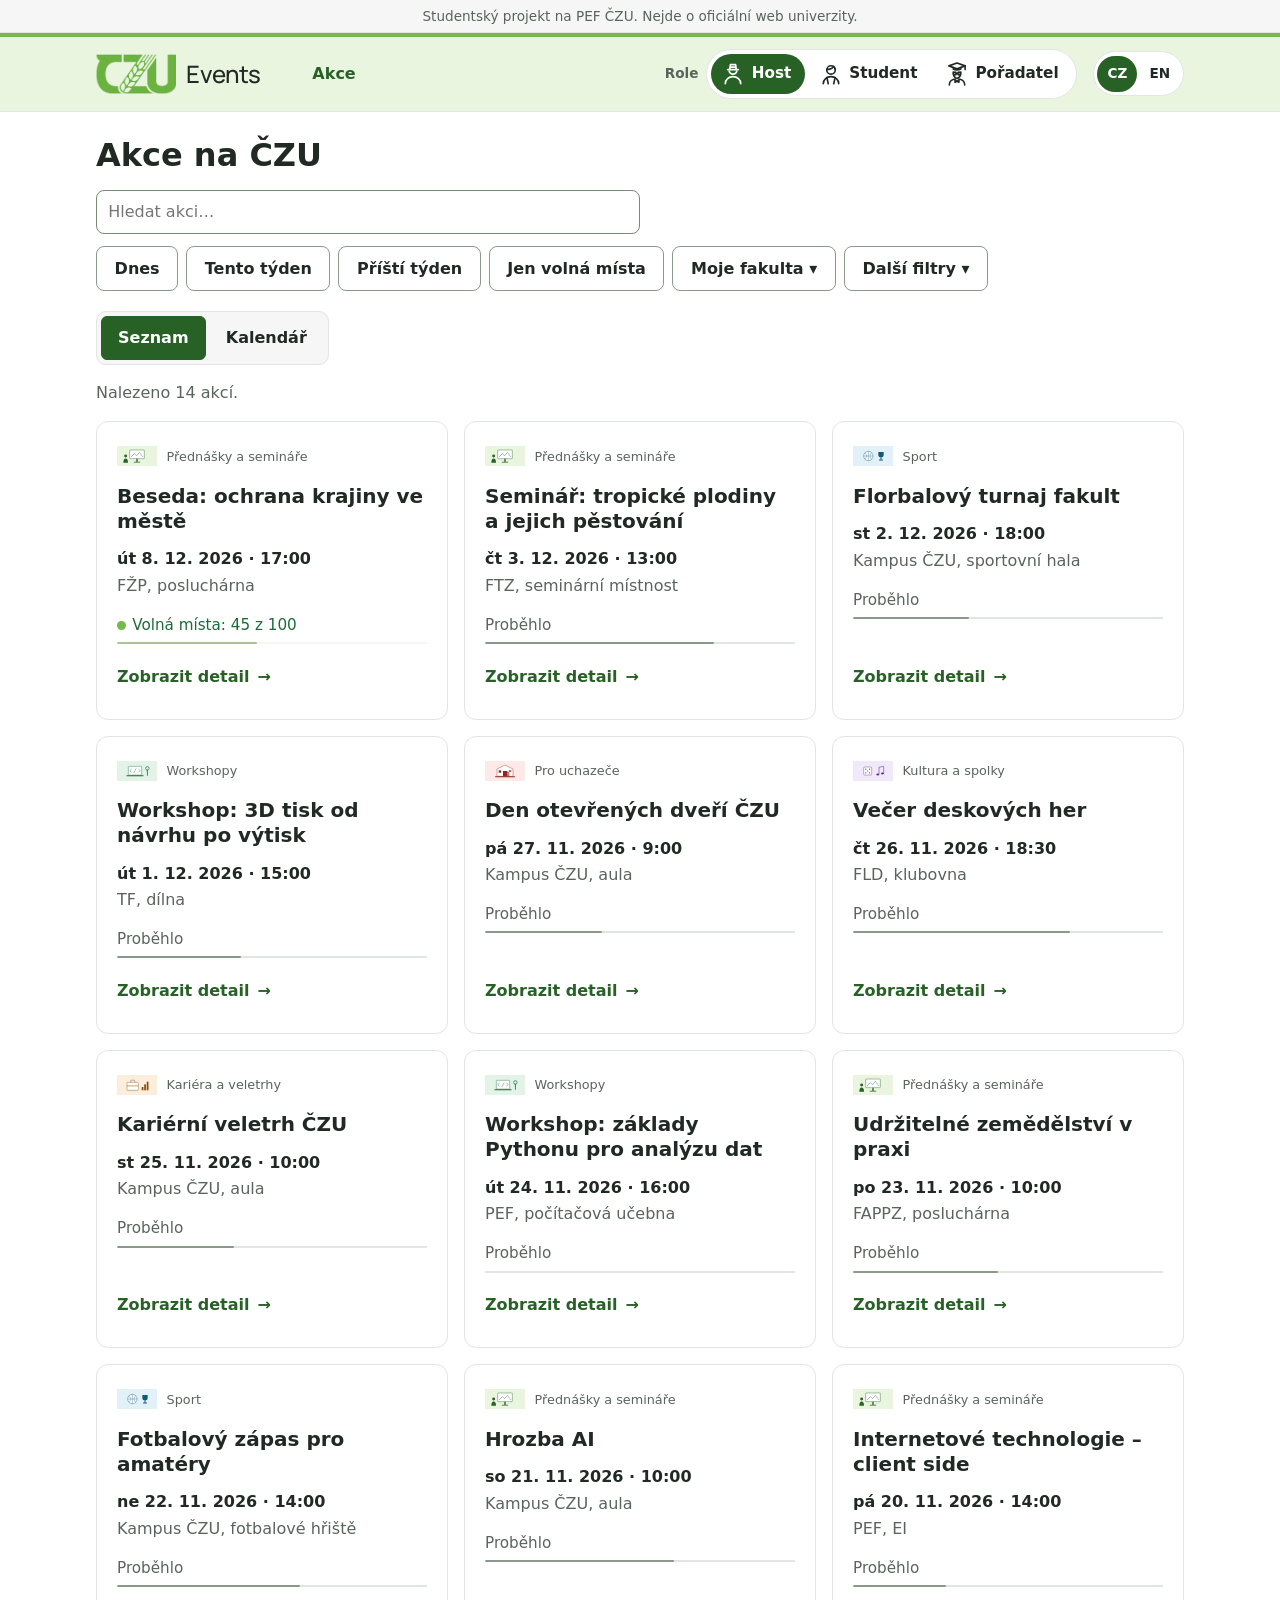
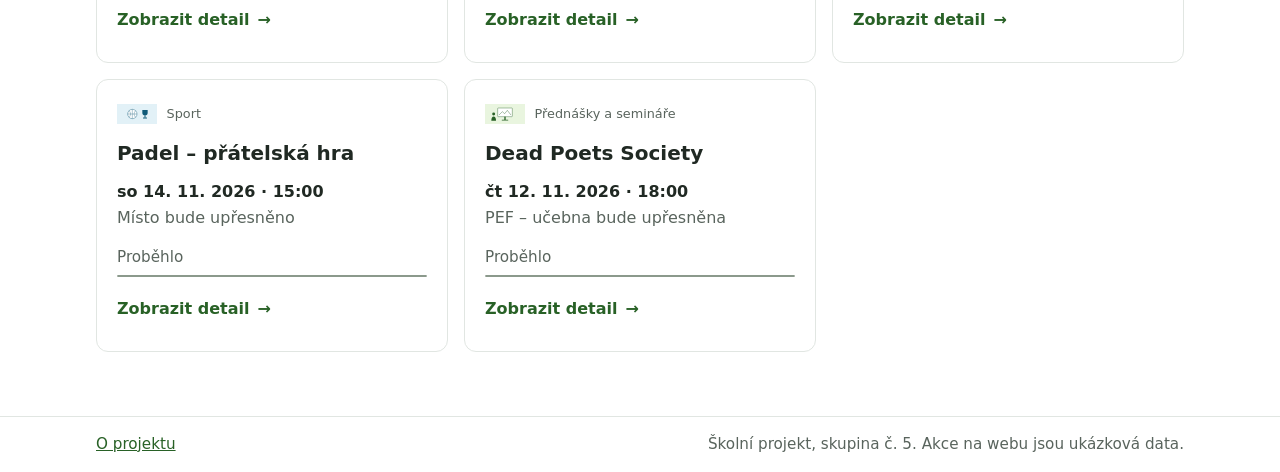
==== commit 694b2baa: "Add files via upload" ====
--- a/akce.html
+++ b/akce.html
@@ -8,6 +8,7 @@
   <link rel="icon" href="img/favicon.svg" type="image/svg+xml">
   <link rel="stylesheet" href="css/style.css">
   <script src="js/role.js"></script>
+  <script src="js/jazyk.js" defer></script>
   <script src="js/data.js" defer></script>
   <script src="js/app.js" defer></script>
   <script src="js/katalog.js" defer></script>
@@ -31,19 +32,36 @@
         <div class="menu" id="menu">
           <nav class="navigace" aria-label="Hlavní navigace">
             <ul>
-              <li data-role="student"><a href="moje-akce.html">Moje akce</a></li>
+              <li data-role="student poradatel"><a href="moje-akce.html">Moje akce</a></li>
               <li><a href="akce.html" aria-current="page">Akce</a></li>
               <li data-role="poradatel"><a href="poradatel.html">Pro pořadatele</a></li>
             </ul>
           </nav>
-          <div class="role">
-            <label for="role">Role</label>
-            <select id="role" name="role" autocomplete="off">
-              <option value="host">host</option>
-              <option value="student">student</option>
-              <option value="poradatel">pořadatel</option>
-            </select>
-          </div>
+          <fieldset class="role">
+            <legend class="skryte-vizualne">Role</legend>
+            <span class="role-popisek" aria-hidden="true">Role</span>
+            <div class="role-volby">
+              <input class="role-vstup" type="radio" name="role" id="role-host" value="host">
+              <label class="role-volba" for="role-host" title="Host">
+                <svg class="role-ikona" viewBox="0 0 32 32" width="28" height="28" aria-hidden="true" focusable="false"><path d="M9.5 10.5h13" stroke-width="2.2"/><path d="M12 10.5 12.8 4.5h6.4l.8 6"/><path d="M12.6 7.6h6.8"/><path d="M11.3 12.6a4.9 4.9 0 0 0 9.4 0"/><path d="M6.5 28c0-5.2 4.3-8.8 9.5-8.8s9.5 3.6 9.5 8.8"/></svg>
+                <span>Host</span>
+              </label>
+              <input class="role-vstup" type="radio" name="role" id="role-student" value="student">
+              <label class="role-volba" for="role-student" title="Student">
+                <svg class="role-ikona" viewBox="0 0 32 32" width="28" height="28" aria-hidden="true" focusable="false"><circle cx="16" cy="11" r="5.2"/><path d="M10.9 10.2c2.4.3 6.4-.6 8.6-3.6 1 1.6 1.4 2.4 1.6 3.4"/><path d="M6.5 28c0-5.2 4.3-8.8 9.5-8.8s9.5 3.6 9.5 8.8"/><path d="M11 20.4 12.6 28M21 20.4 19.4 28"/></svg>
+                <span>Student</span>
+              </label>
+              <input class="role-vstup" type="radio" name="role" id="role-poradatel" value="poradatel">
+              <label class="role-volba" for="role-poradatel" title="Pořadatel">
+                <svg class="role-ikona" viewBox="0 0 32 32" width="28" height="28" aria-hidden="true" focusable="false"><path d="M16 2.4 26 6 16 9.6 6 6z"/><path d="M11.4 8v1.9c1.4.7 3 1 4.6 1s3.2-.3 4.6-1V8"/><path d="M26 6v4.6"/><circle cx="13.4" cy="15.4" r="1.7"/><circle cx="18.6" cy="15.4" r="1.7"/><path d="M15.1 15.4h1.8"/><path d="M11.3 13.6c-.2 4.6 2 7.6 4.7 7.6s4.9-3 4.7-7.6"/><path d="M6.5 29.4c0-4.3 3.5-7 7.9-7.2M25.5 29.4c0-4.3-3.5-7-7.9-7.2"/><path d="M13.6 23.6 16 24.8l2.4-1.2v2.6L16 25l-2.4 1.2z"/></svg>
+                <span>Pořadatel</span>
+              </label>
+            </div>
+          </fieldset>
+        </div>
+        <div class="jazyk" role="group" aria-label="Jazyk">
+          <button type="button" class="jazyk-volba" data-jazyk-volba="cs" lang="cs" aria-pressed="true">CZ<span class="skryte-vizualne" translate="no"> – čeština</span></button>
+          <button type="button" class="jazyk-volba" data-jazyk-volba="en" lang="en" aria-pressed="false">EN<span class="skryte-vizualne" translate="no"> – English</span></button>
         </div>
       </div>
     </div>
--- a/css/style.css
+++ b/css/style.css
@@ -239,14 +239,155 @@
   display: list-item;
 }
 
-.role label {
-  display: block;
+/* Přepínač role: tři volby s ikonou v jednom „segmentovém“ ovladači. */
+.role {
+  display: flex;
+  flex-direction: column;
+  gap: 0.25rem;
+  min-width: 0;
+  margin: 0;
+  padding: 0;
+  border: 0;
+}
+
+.role-popisek {
   font-size: 0.85rem;
-  color: var(--text-tlumeny);
-}
-
-.role select {
-  width: 100%;
+  font-weight: 600;
+  color: var(--text-tlumeny);
+}
+
+.role-volby {
+  display: flex;
+  gap: 0.25rem;
+  padding: 0.25rem;
+  background: #ffffff;
+  border: 1px solid var(--linka);
+  border-radius: 999px;
+}
+
+/* Přepínač zůstává pro klávesnici a čtečky skutečným polem typu radio,
+   vidět je jen jeho popisek s ikonou. */
+.role-vstup {
+  position: absolute;
+  width: 1px;
+  height: 1px;
+  margin: 0;
+  opacity: 0;
+}
+
+.role-volba {
+  display: inline-flex;
+  flex: 1;
+  align-items: center;
+  justify-content: center;
+  gap: 0.35rem;
+  min-height: 44px;
+  padding: 0.25rem 0.85rem 0.25rem 0.55rem;
+  font-size: 0.95rem;
+  font-weight: 600;
+  white-space: nowrap;
+  color: var(--text);
+  border-radius: 999px;
+  cursor: pointer;
+}
+
+.role-ikona {
+  flex: none;
+  width: 26px;
+  height: 26px;
+  fill: none;
+  stroke: currentColor;
+  stroke-width: 2;
+  stroke-linecap: round;
+  stroke-linejoin: round;
+}
+
+@media (hover: hover) {
+  .role-volba:hover {
+    background: var(--pozadi-sede);
+  }
+}
+
+/* Zvolená role: podle atributu, který nastaví js/role.js ještě před
+   vykreslením stránky, takže při načtení nic neproblikne. */
+html[data-role="host"] .role-volba[for="role-host"],
+html[data-role="student"] .role-volba[for="role-student"],
+html[data-role="poradatel"] .role-volba[for="role-poradatel"],
+.role-vstup:checked + .role-volba {
+  color: #ffffff;
+  background: var(--znacka);
+}
+
+.role-vstup:focus-visible + .role-volba {
+  outline: 3px solid var(--znacka);
+  outline-offset: 2px;
+}
+
+/* Přepínač jazyka CZ / EN. Na mobilu je vždy vidět v horním řádku
+   vedle tlačítka menu, na počítači je úplně vpravo za přepínačem role. */
+.jazyk {
+  display: flex;
+  order: 1;
+  gap: 0.15rem;
+  margin-left: auto;
+  padding: 0.2rem;
+  background: #ffffff;
+  border: 1px solid var(--linka);
+  border-radius: 999px;
+}
+
+.menu-tlacitko {
+  order: 2;
+}
+
+.menu {
+  order: 3;
+}
+
+.jazyk-volba {
+  min-width: 2.5rem;
+  min-height: 36px;
+  padding: 0 0.5rem;
+  font: inherit;
+  font-size: 0.85rem;
+  font-weight: 700;
+  color: var(--text);
+  background: transparent;
+  border: 0;
+  border-radius: 999px;
+  cursor: pointer;
+}
+
+@media (hover: hover) {
+  .jazyk-volba:hover {
+    background: var(--pozadi-sede);
+  }
+}
+
+/* Zvolený jazyk: podle atributu z js/role.js, takže při načtení nic neproblikne. */
+html[data-jazyk="cs"] .jazyk-volba[data-jazyk-volba="cs"],
+html[data-jazyk="en"] .jazyk-volba[data-jazyk-volba="en"] {
+  color: #ffffff;
+  background: var(--znacka);
+}
+
+.jazyk-volba:focus-visible {
+  outline: 3px solid var(--znacka);
+  outline-offset: 2px;
+}
+
+/* Anglická stránka je skrytá, dokud js/jazyk.js nepřeloží texty,
+   aby neproblikla čeština. Kdyby se skript nenačetl, stránka
+   se po 1,5 s ukáže i tak (v češtině). */
+html[data-jazyk="en"]:not(.prelozeno) body {
+  visibility: hidden;
+  animation: ukaz-stranku 0s 1.5s forwards;
+}
+
+@keyframes ukaz-stranku {
+  to {
+    visibility: visible;
+  }
 }
 
 /* ---------- Tlačítka a formuláře ---------- */
@@ -1027,6 +1168,12 @@
     flex-wrap: nowrap;
   }
 
+  .jazyk {
+    order: 4;
+    flex: none;
+    margin-left: 0;
+  }
+
   .menu {
     display: flex;
     flex: 1;
@@ -1045,13 +1192,14 @@
   }
 
   .role {
-    display: flex;
+    flex-direction: row;
     align-items: center;
     gap: 0.5rem;
   }
 
-  .role select {
-    width: auto;
+  .role-volba {
+    flex: none;
+    min-height: 40px;
   }
 
   .seznam-akci {
@@ -1298,3 +1446,76 @@
     background: #ffffff;
   }
 }
+
+/* Užší počítač (900–1099 px): pořadatel má v navigaci tři položky,
+   proto přepínač role ukazuje jen ikony. Text zůstává pro čtečky
+   obrazovky a jako bublina při najetí myší. */
+@media (min-width: 900px) and (max-width: 1099px) {
+  .navigace ul {
+    gap: 1rem;
+    margin-left: 1rem;
+  }
+
+  .menu {
+    gap: 1rem;
+  }
+
+  .role-popisek {
+    display: none;
+  }
+
+  .role-volba {
+    padding: 0.25rem 0.55rem;
+  }
+
+  .role-volba span {
+    position: absolute;
+    width: 1px;
+    height: 1px;
+    margin: -1px;
+    padding: 0;
+    overflow: hidden;
+    clip-path: inset(50%);
+    white-space: nowrap;
+    border: 0;
+  }
+}
+
+/* Velmi úzký displej (do 399 px, např. 320 px): tři stejně široké sloupce
+   s ikonou nad popiskem, aby se „Pořadatel“ vešel a nevznikl
+   vodorovný posuvník. */
+@media (max-width: 399px) {
+  /* Logo, přepínač jazyka a tlačítko menu se musí vejít do jednoho řádku. */
+  .zahlavi-obsah {
+    column-gap: 0.375rem;
+  }
+
+  .logo {
+    gap: 0.5rem;
+  }
+
+  .jazyk {
+    gap: 0;
+    padding: 0.15rem;
+  }
+
+  .jazyk-volba {
+    min-width: 2rem;
+    padding: 0 0.3rem;
+  }
+
+  .role-volby {
+    display: grid;
+    grid-template-columns: repeat(3, minmax(0, 1fr));
+    border-radius: 16px;
+  }
+
+  .role-volba {
+    flex-direction: column;
+    gap: 0.1rem;
+    min-width: 0;
+    padding: 0.35rem 0.2rem;
+    font-size: 0.85rem;
+    border-radius: 12px;
+  }
+}
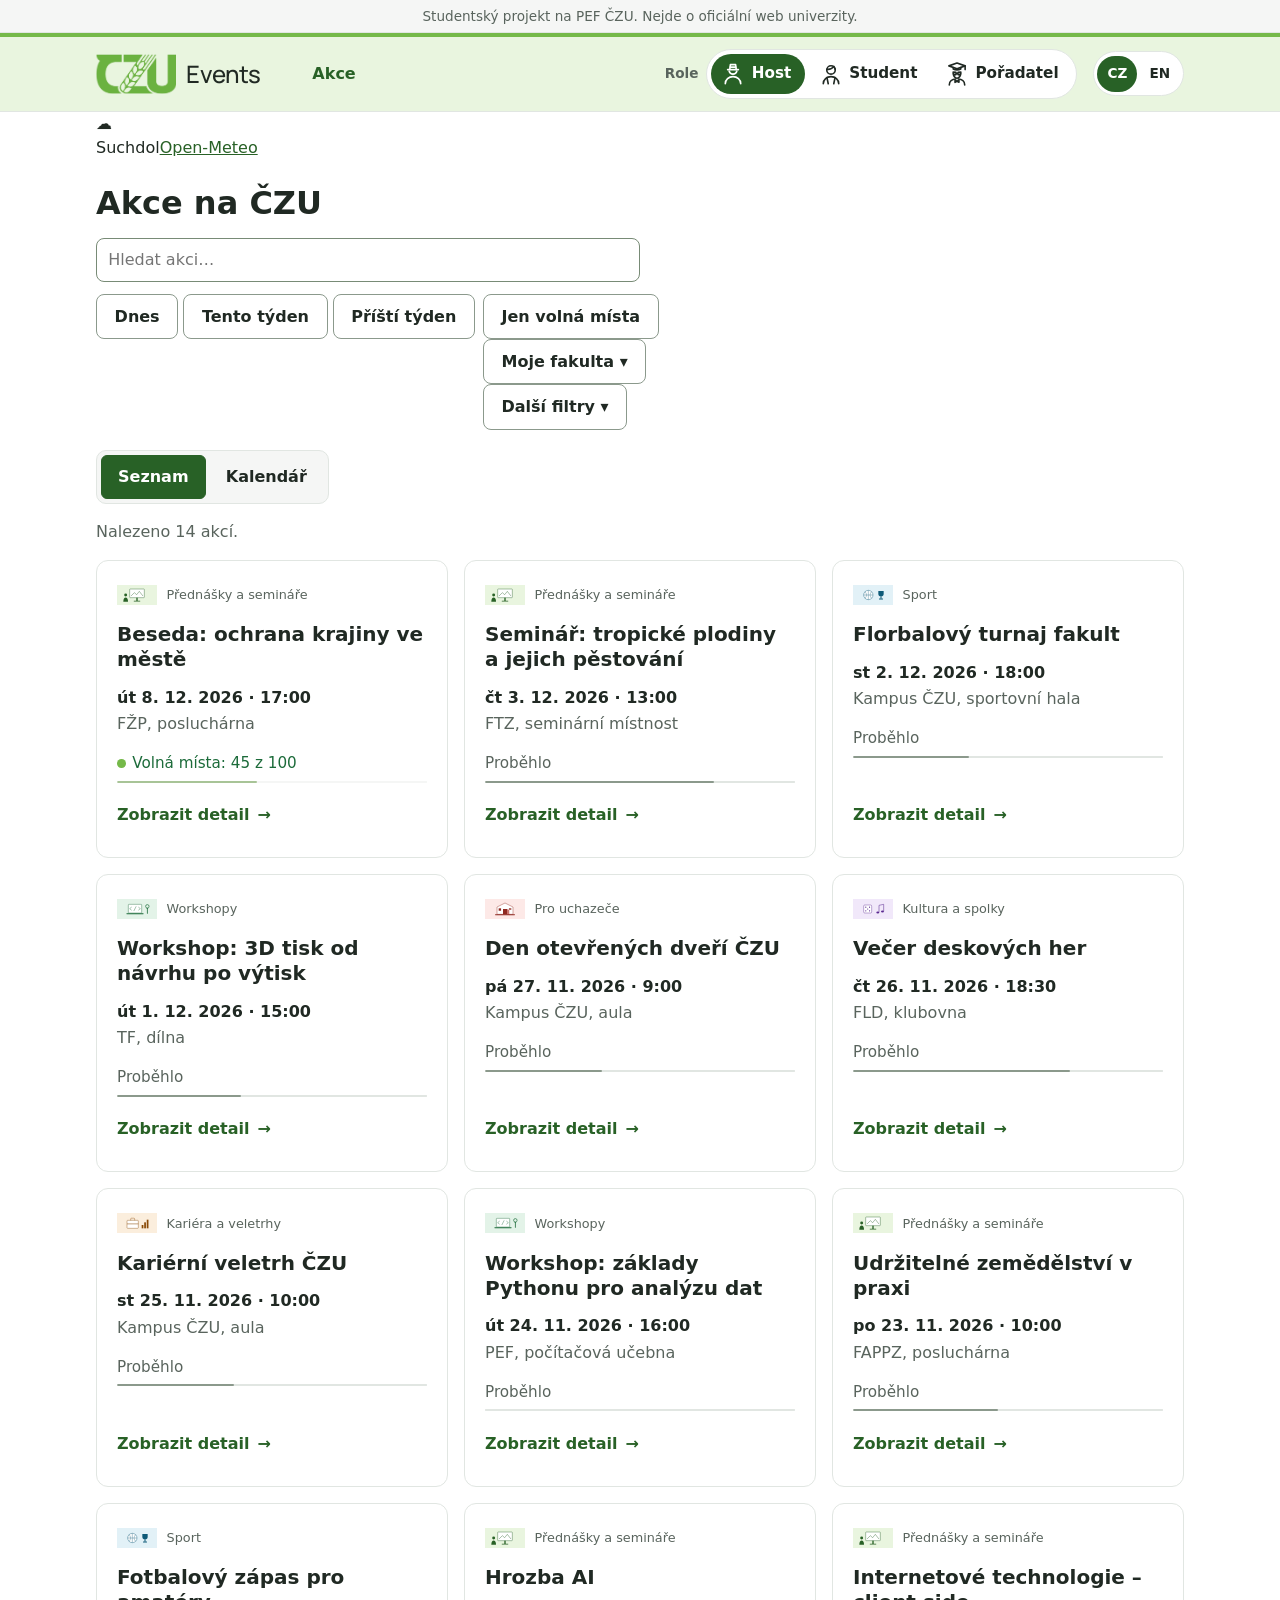
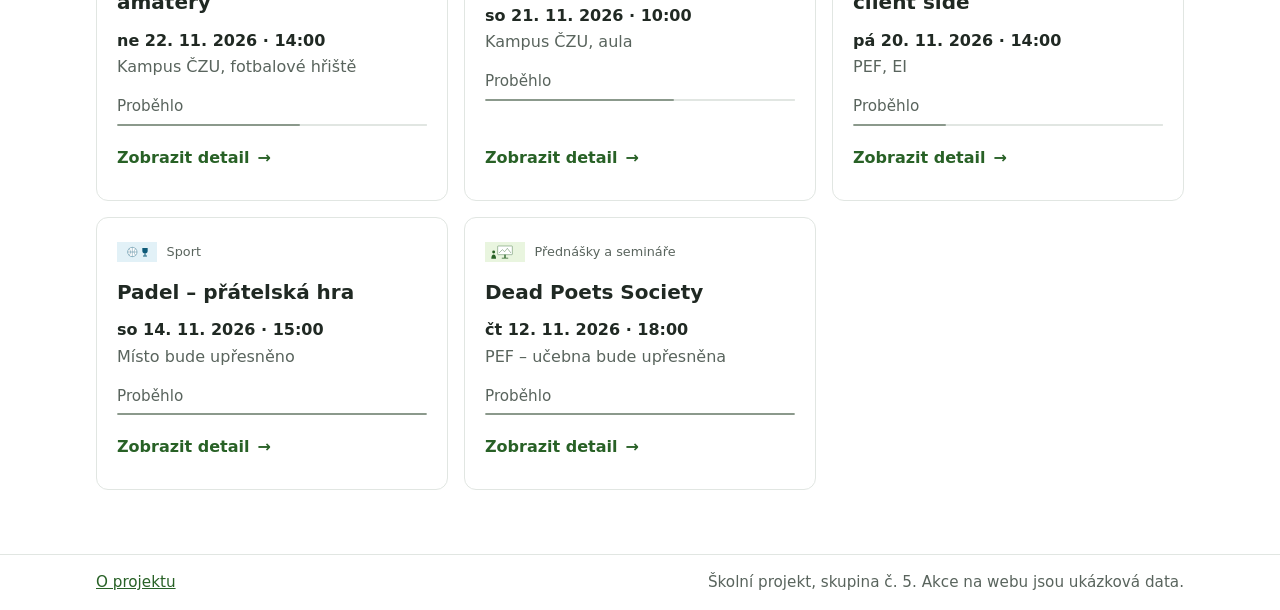
==== commit 01f27264: "Add files via upload" ====
--- a/akce.html
+++ b/akce.html
@@ -11,6 +11,7 @@
   <script src="js/jazyk.js" defer></script>
   <script src="js/data.js" defer></script>
   <script src="js/app.js" defer></script>
+  <script src="js/prehled.js" defer></script>
   <script src="js/katalog.js" defer></script>
 </head>
 <body data-koren="">
@@ -65,6 +66,22 @@
         </div>
       </div>
     </div>
+    <div class="denni-prehled" role="region" aria-label="Dnešní přehled">
+      <div class="obal prehled-obsah">
+        <div class="prehled-dnes">
+          <time class="prehled-datum"></time>
+          <span class="prehled-tyden"></span>
+        </div>
+        <div class="prehled-pocasi">
+          <span class="prehled-pocasi-ikona" aria-hidden="true">☁</span>
+          <div><span class="prehled-pocasi-text">Suchdol</span><a class="prehled-pocasi-zdroj" href="https://open-meteo.com/">Open-Meteo</a></div>
+        </div>
+        <div class="prehled-profil">
+          <span class="prehled-avatar" aria-hidden="true"></span>
+          <span class="prehled-role-text"></span>
+        </div>
+      </div>
+    </div>
   </header>
 
   <main id="obsah" class="obal">
@@ -77,9 +94,12 @@
       </div>
 
       <div class="rychle-filtry" id="rychle-filtry" aria-label="Rychlé filtry" role="group" hidden>
+        <div class="filtry-termin" role="group" aria-label="Termín akce">
         <button class="tlacitko" type="button" data-rychly-termin="dnes" aria-pressed="false">Dnes</button>
         <button class="tlacitko" type="button" data-rychly-termin="tyden" aria-pressed="false">Tento týden</button>
         <button class="tlacitko" type="button" data-rychly-termin="pristi-tyden" aria-pressed="false">Příští týden</button>
+        </div>
+        <div class="filtry-ostatni" role="group" aria-label="Další možnosti filtrování">
         <button class="tlacitko" type="button" id="rychle-volna" aria-pressed="false">Jen volná místa</button>
         <details id="moje-fakulta-volba">
           <summary class="tlacitko">Moje fakulta</summary>
@@ -91,6 +111,7 @@
           </div>
         </details>
         <button type="button" class="tlacitko filtry-tlacitko" id="filtry-tlacitko" aria-expanded="false" aria-controls="filtry">Další filtry</button>
+        </div>
       </div>
 
       <div class="filtry" id="filtry">
@@ -160,7 +181,7 @@
     <p class="pocet-vysledku" id="pocet" role="status">Načítám akce…</p>
     <p id="chyba" role="alert" hidden></p>
 
-    <ul class="seznam-akci" id="seznam"></ul>
+    <ul class="seznam-akci" id="seznam" aria-busy="true"></ul>
 
     <section class="kalendar" id="kalendar" aria-label="Kalendář akcí" hidden>
       <div class="kalendar-mesic-panel">
--- a/css/style.css
+++ b/css/style.css
@@ -1321,6 +1321,25 @@
   margin-bottom: 1rem;
 }
 
+/* Rychlé filtry a přepínač Seznam / Kalendář fungují jen s JavaScriptem,
+   proto mají v HTML atribut hidden. Když JavaScript běží, drží se pro ně
+   místo už před načtením dat, aby se obsah po načtení neposunul (nález R1). */
+.js #rychle-filtry[hidden] {
+  display: flex;
+  visibility: hidden;
+}
+
+.js #zobrazeni-akci[hidden] {
+  display: inline-flex;
+  visibility: hidden;
+}
+
+/* Dokud se načítají data (aria-busy), je obsah stránky aspoň na výšku okna,
+   takže patička se neukáže nahoře a pak neodskočí dolů. */
+.js main:has([aria-busy="true"]) {
+  min-height: 100vh;
+}
+
 .rychle-filtry [aria-pressed="true"] {
   color: #ffffff;
   background: var(--znacka);
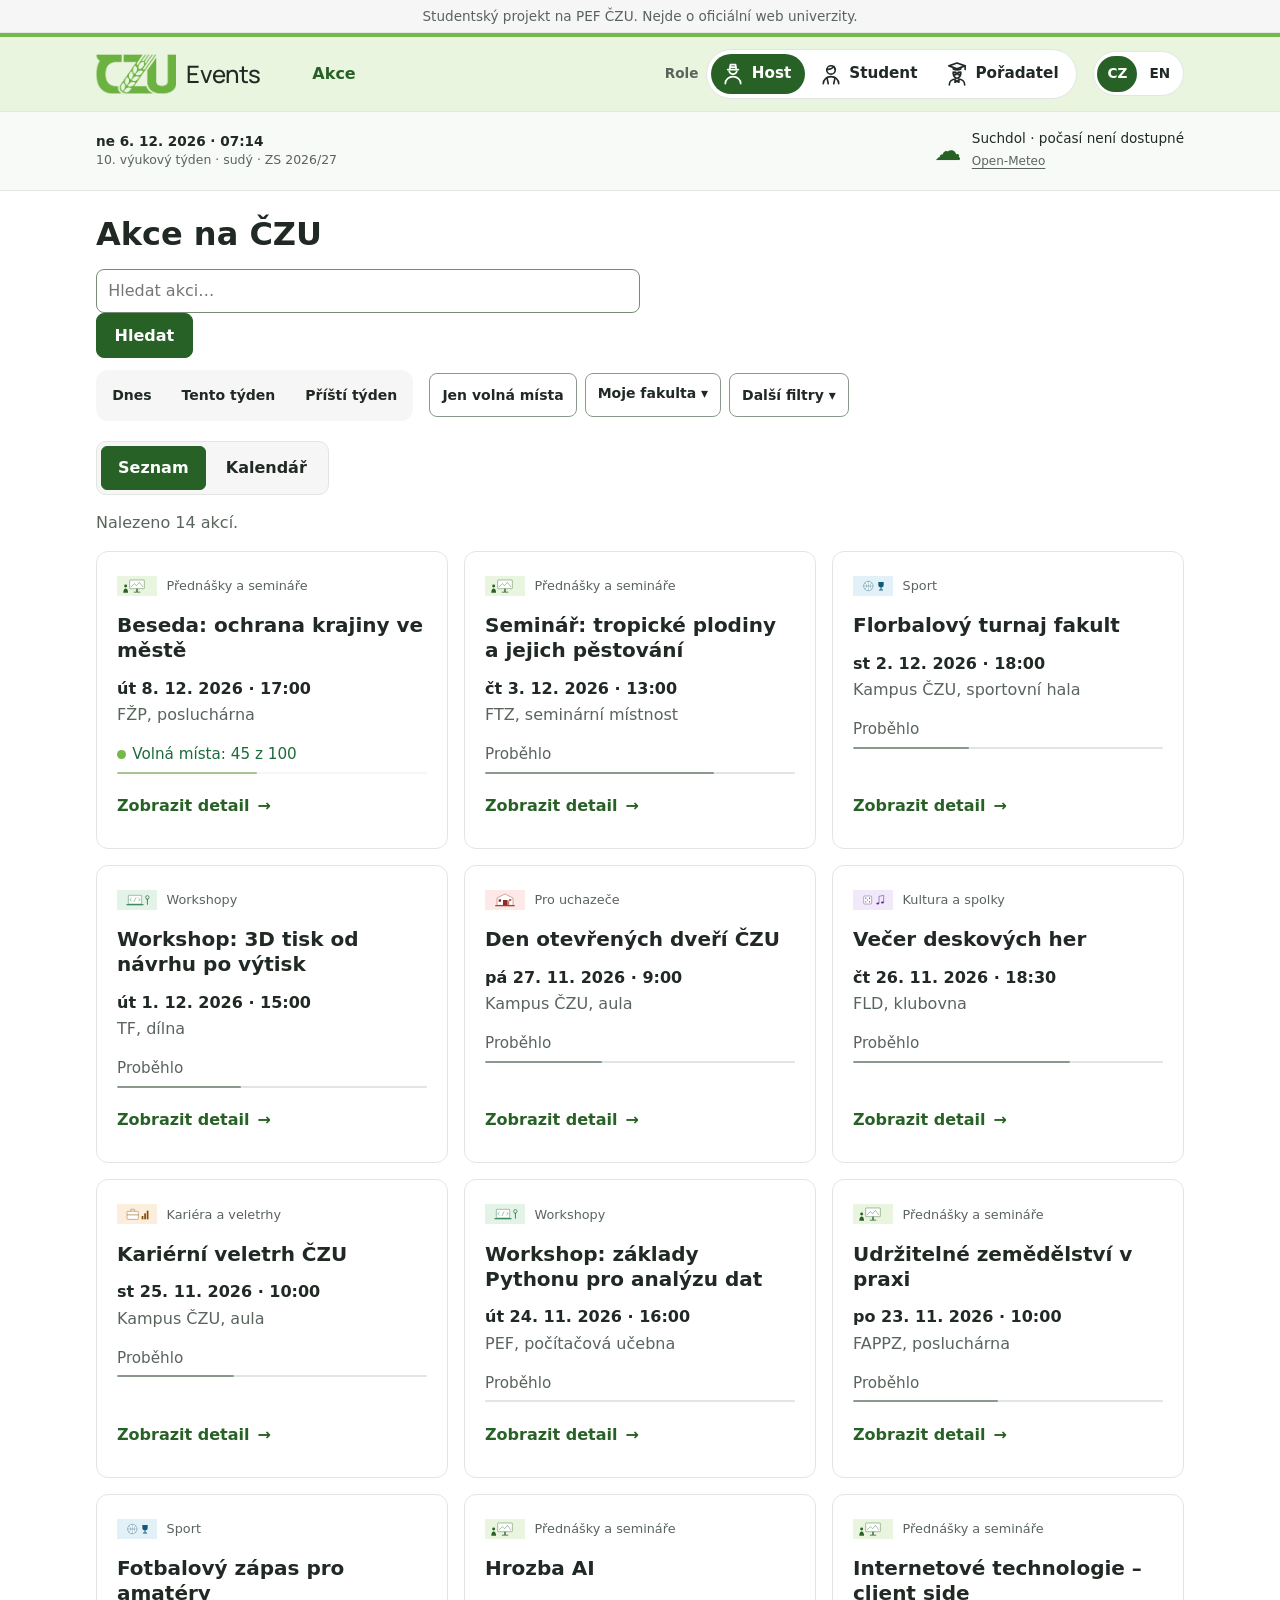
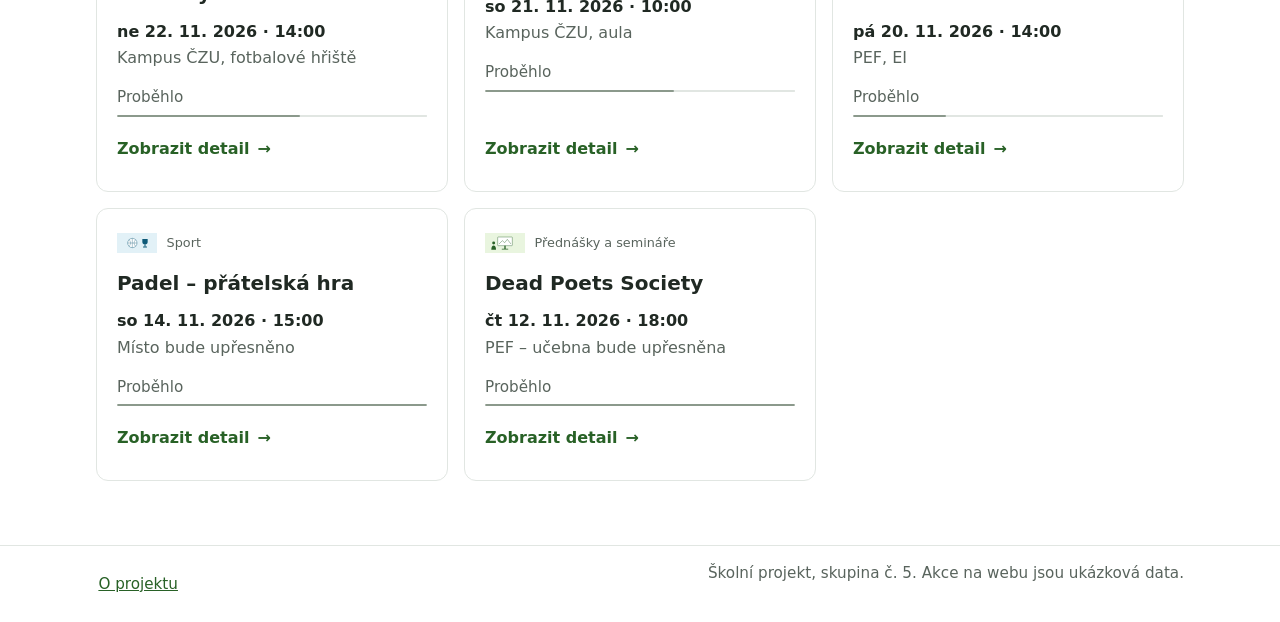
==== commit 04ddc4c6: "Add files via upload" ====
--- a/akce.html
+++ b/akce.html
@@ -88,10 +88,11 @@
     <h1>Akce na ČZU</h1>
 
     <div class="katalog-ovladani">
-      <div class="hledani" role="search">
+      <form class="hledani" id="hledani-formular" role="search" action="akce.html" method="get">
         <label class="skryte-vizualne" for="hledat">Hledat akci</label>
-        <input type="search" id="hledat" placeholder="Hledat akci…" autocomplete="off">
-      </div>
+        <input type="search" id="hledat" name="q" placeholder="Hledat akci…" autocomplete="off">
+        <button type="submit" class="tlacitko tlacitko-plne">Hledat</button>
+      </form>
 
       <div class="rychle-filtry" id="rychle-filtry" aria-label="Rychlé filtry" role="group" hidden>
         <div class="filtry-termin" role="group" aria-label="Termín akce">
--- a/css/style.css
+++ b/css/style.css
@@ -102,7 +102,7 @@
   margin: -1px;
   padding: 0;
   overflow: hidden;
-  clip: rect(0, 0, 0, 0);
+  clip-path: inset(50%);
   white-space: nowrap;
   border: 0;
 }
@@ -1015,7 +1015,7 @@
   padding: 1.75rem 0 2.25rem;
 }
 
-.uvod-hlavni p {
+.uvod-text > p {
   max-width: 44rem;
   font-size: 1.1rem;
 }
@@ -1325,12 +1325,12 @@
    proto mají v HTML atribut hidden. Když JavaScript běží, drží se pro ně
    místo už před načtením dat, aby se obsah po načtení neposunul (nález R1). */
 .js #rychle-filtry[hidden] {
-  display: flex;
+  display: flex !important;
   visibility: hidden;
 }
 
 .js #zobrazeni-akci[hidden] {
-  display: inline-flex;
+  display: inline-flex !important;
   visibility: hidden;
 }
 
@@ -1538,3 +1538,57 @@
     border-radius: 12px;
   }
 }
+
+/* Datum, výukový týden, počasí a avatar zvolené role. */
+.denni-prehled { border-bottom: 1px solid var(--linka); background: #f8faf7; }
+.prehled-obsah { display: flex; align-items: center; gap: 1rem 1.5rem; min-height: 78px; padding-top: .65rem; padding-bottom: .65rem; font-size: .85rem; }
+.prehled-dnes { flex: 1; min-width: 0; }
+.prehled-datum { display: block; font-weight: 600; font-variant-numeric: tabular-nums; }
+.prehled-tyden { display: block; color: var(--text-tlumeny); font-size: .78rem; }
+.prehled-pocasi { display: flex; align-items: center; gap: .65rem; min-width: 0; }
+.prehled-pocasi-ikona { font-size: 1.7rem; line-height: 1; color: var(--znacka); }
+.prehled-pocasi-text { display: block; }
+.prehled-pocasi-zdroj { display: inline-flex; align-items: center; min-height: 24px; font-size: .75rem; color: var(--text-tlumeny); text-underline-offset: 3px; }
+.prehled-profil { display: flex; align-items: center; gap: .5rem; font-weight: 600; }
+.prehled-avatar { display: grid; place-items: center; width: 38px; height: 38px; flex-shrink: 0; color: var(--znacka); background: var(--znacka-svetla); border: 1px solid var(--linka); border-radius: 50%; }
+.prehled-avatar svg { width: 25px; height: 25px; }
+@media (max-width: 699px) {
+  .prehled-obsah { display: grid; grid-template-columns: minmax(0, 1fr) auto; gap: .5rem .75rem; min-height: 130px; }
+  .prehled-dnes { grid-column: 1; grid-row: 1; }
+  .prehled-profil { grid-column: 2; grid-row: 1; }
+  .prehled-profil { flex-direction: column; gap: .1rem; font-size: .75rem; }
+  .prehled-pocasi { grid-column: 1 / -1; grid-row: 2; }
+  .prehled-pocasi > div { display: flex; align-items: center; flex-wrap: wrap; gap: 0 .6rem; }
+}
+
+/* Dotažení ovládání: menší vizuální váha filtrů, zachované dotykové plochy. */
+.filtry-termin, .filtry-ostatni { display: flex; flex-wrap: wrap; align-items: flex-start; gap: .25rem; min-width: 0; max-width: 100%; }
+.filtry-termin { padding: .2rem; border-radius: 12px; background: var(--pozadi-sede); }
+.filtry-ostatni { gap: .5rem; padding: .2rem 0; }
+.rychle-filtry { gap: .35rem 1rem; }
+.rychle-filtry .tlacitko { min-height: 44px; padding: .55rem .75rem; font-size: .875rem; font-weight: 600; }
+.filtry-termin .tlacitko { background: transparent; border-color: transparent; }
+.filtry-termin .tlacitko[aria-pressed="true"] { background: var(--znacka); border-color: var(--znacka); }
+.drobecky a, .zpet, .paticka a, .kalendar-udaje > a, .kalendar-nahled { display: inline-flex; align-items: center; min-height: 44px; padding: .4rem .15rem; }
+.mistni-uloziste { max-width: 65ch; padding: .75rem 1rem; border-left: 3px solid var(--zelena-logo); background: var(--pozadi-sede); color: var(--text); }
+@media (min-width: 900px) { .prehled-profil { display: none; } }
+
+/* Úvod: hledání vlevo a jediná nejbližší akce vpravo. */
+.uvod-hlavni { display: grid; grid-template-columns: minmax(0, 1fr); gap: 1.5rem; align-items: start; }
+.uvod-text { min-width: 0; }
+.uvod-tip { min-width: 0; min-height: 310px; padding: 1.5rem; border: 1px solid var(--linka); border-top: 3px solid var(--zelena-logo); border-radius: 14px; background: #f8faf7; }
+.js .uvod-tip[hidden] { display: block !important; visibility: hidden; }
+.uvod-tip h2 { margin: 0 0 1.25rem; font-size: .75rem; font-weight: 700; letter-spacing: .09em; text-transform: uppercase; color: var(--znacka); }
+.uvod-tip h3 { margin: .5rem 0 .6rem; font-size: 1.35rem; line-height: 1.3; overflow-wrap: anywhere; }
+.uvod-tip p { margin: .6rem 0; font-size: .9rem; }
+.uvod-tip .tip-termin { font-size: .95rem; font-weight: 600; }
+.uvod-tip .tip-misto { color: var(--text-tlumeny); }
+.uvod-tip .tip-volno { color: var(--znacka); }
+.tip-volno::before { content: ""; display: inline-block; width: .45rem; height: .45rem; margin-right: .45rem; border-radius: 50%; background: var(--zelena-logo); vertical-align: .08rem; }
+.uvod-tip .tip-plno { color: var(--text-tlumeny); }
+.tip-plno::before { background: var(--text-tlumeny); }
+.uvod-tip .tlacitko { margin-top: .75rem; }
+@media (min-width: 1000px) {
+  .uvod-hlavni { grid-template-columns: minmax(0, 1.8fr) minmax(290px, 1fr); gap: 2.5rem; }
+  .uvod-tip { margin-top: .5rem; }
+}
